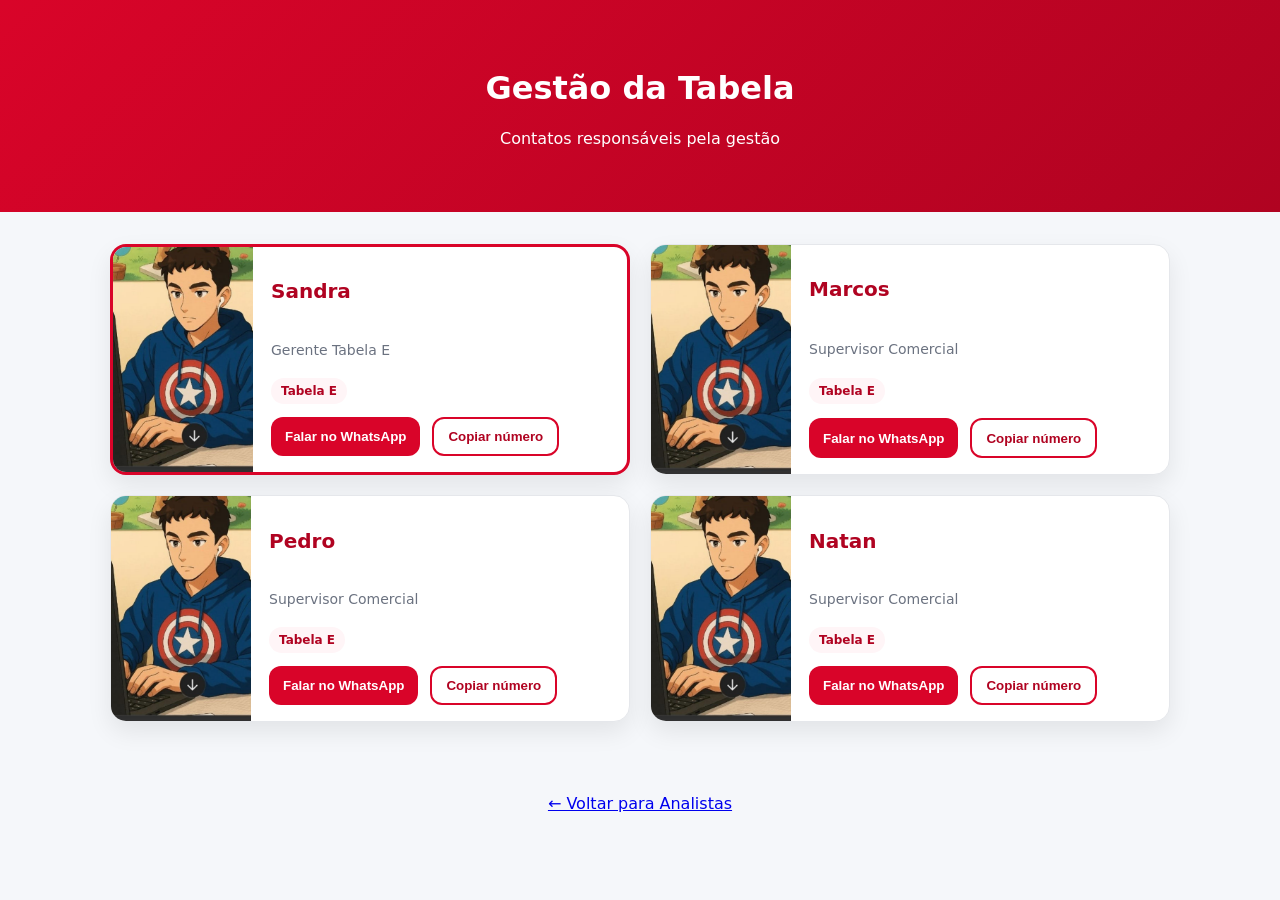
==== gestao.html @ 993925b3 "pagigina gestores criada" ====
<!DOCTYPE html>
<html lang="pt-BR">
<head>
  <meta charset="UTF-8" />
  <meta name="viewport" content="width=device-width, initial-scale=1" />
  <title>Gestão da Tabela</title>

  <link rel="stylesheet" href="styles.css" />
</head>
<body>

  <header class="header">
    <h1>Gestão da Tabela</h1>
    <p class="subtitle">Contatos responsáveis pela gestão</p>
  </header>

  <main class="container">
    <section class="grid" id="managementGrid"></section>
  </main>

  <footer class="footer">
    <a href="index.html">← Voltar para Analistas</a>
  </footer>

  <script src="gestao.js"></script>
  <script src="script.js"></script>
</body>
</html>
---- styles.css ----
:root {
  --red-600: #d90429;
  --red-700: #b00321;
  --red-50: #fff5f7;
  --white: #ffffff;
  --gray-100: #f5f7fa;
  --gray-300: #e5e7eb;
  --gray-700: #374151;
  --shadow: 0 10px 25px rgba(0,0,0,0.08);
}

* { box-sizing: border-box; }

html, body {
  margin: 0;
  font-family: 'Inter', system-ui, sans-serif;
  background: var(--gray-100);
  color: var(--gray-700);
}

.header {
  background: linear-gradient(135deg, var(--red-600), var(--red-700));
  color: var(--white);
  padding: 48px 24px;
  text-align: center;
}

.brand {
  display: inline-flex;
  align-items: center;
  gap: 12px;
}

.logo {
  width: 44px;
  height: 44px;
  border-radius: 12px;
  background: var(--white);
  color: var(--red-700);
  display: grid;
  place-items: center;
  font-weight: 800;
}

.container {
  max-width: 1100px;
  margin: auto;
  padding: 32px 20px 48px;
}

.grid {
  display: grid;
  grid-template-columns: repeat(12, 1fr);
  gap: 20px;
}

/* ================= CARDS ================= */
.card {
  grid-column: span 12;
  background: var(--white);
  border-radius: 16px;
  box-shadow: var(--shadow);
  display: grid;
  grid-template-columns: 140px 1fr;
  overflow: hidden;
  border: 1px solid var(--gray-300);
}

.card__image {
  width: 100%;
  height: 100%;
  object-fit: cover;
}

.card__body {
  padding: 16px 18px;
  display: grid;
  gap: 8px;
}

.card__name {
  font-size: 20px;
  font-weight: 700;
  color: var(--red-700);
}

.card__role {
  font-size: 14px;
  color: #6b7280;
}

.badge {
  background: var(--red-50);
  color: var(--red-700);
  padding: 6px 10px;
  border-radius: 999px;
  font-size: 12px;
  font-weight: 600;
}

.card__actions {
  display: flex;
  gap: 12px;
  margin-top: 10px;
}

/* ================= BOTÕES ================= */
.btn {
  border-radius: 12px;
  padding: 10px 14px;
  font-weight: 700;
  cursor: pointer;
  border: none;
}

.btn--whatsapp {
  background: var(--red-600);
  color: var(--white);
}

.btn--outline {
  background: var(--white);
  border: 2px solid var(--red-600);
  color: var(--red-700);
}

/* ================= GERENTE ================= */
.manager-card {
  margin-bottom: 32px;
}

.manager-card .card {
  border: 3px solid var(--red-600);
}

/* ================= RESPONSIVO ================= */
@media (min-width: 640px) {
  .card { grid-column: span 4; }
}

@media (min-width: 960px) {
  .card { grid-column: span 6; }
}

.footer {
  text-align: center;
  padding: 24px;
  color: #6b7280;
}

/* Botão Gestão da Tabela */
.btn--secondary {
  background: #c92e12;
  color: #fbfcfd;
  border: 2px solid #f01c0c;
  text-decoration: none;
  display: inline-flex;
  align-items: center;
  justify-content: center;
}

.btn--secondary:hover {
  background: #e5e7eb;
}
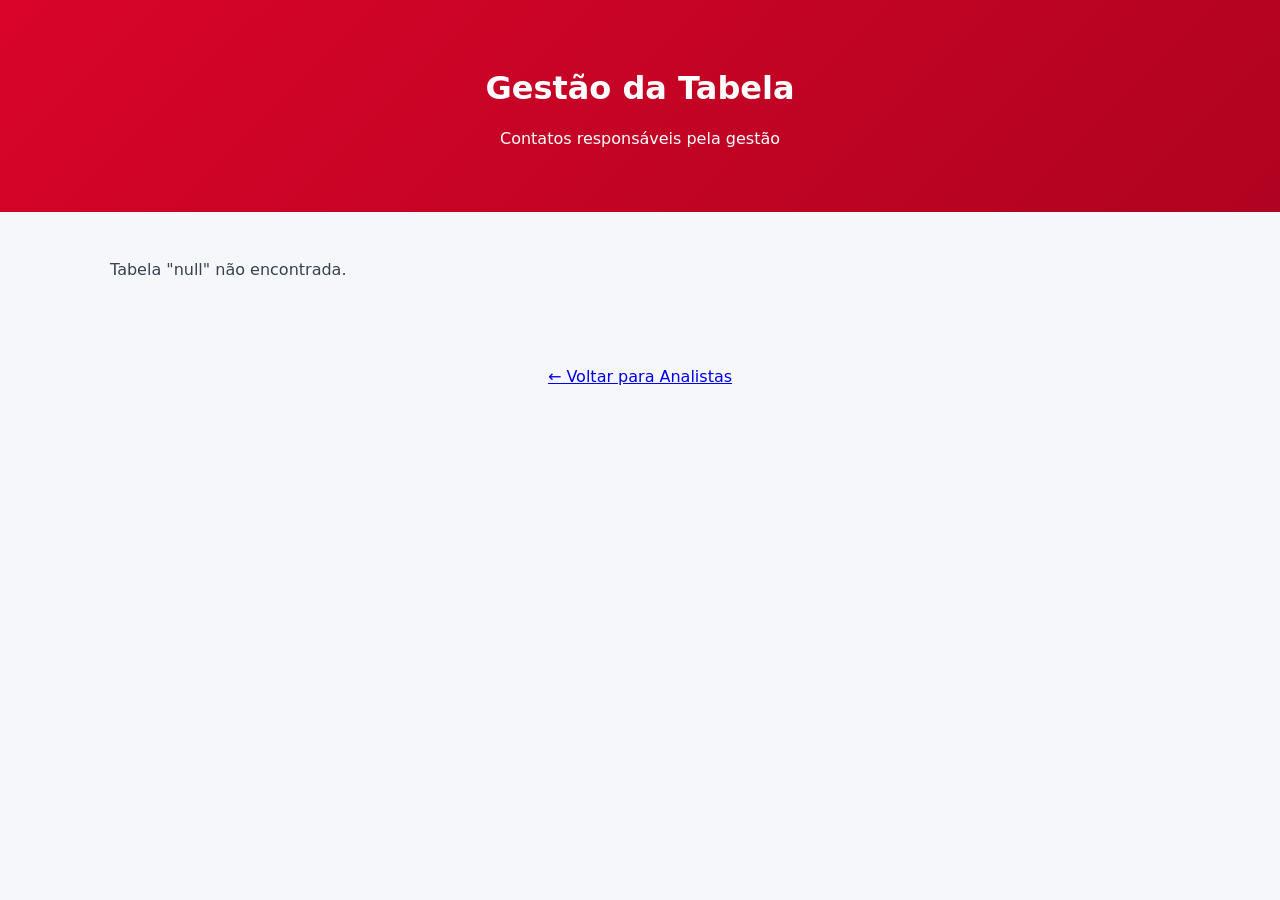
==== commit 45afc060: "cards gestao" ====
--- a/gestao.html
+++ b/gestao.html
@@ -4,7 +4,6 @@
   <meta charset="UTF-8" />
   <meta name="viewport" content="width=device-width, initial-scale=1" />
   <title>Gestão da Tabela</title>
-
   <link rel="stylesheet" href="styles.css" />
 </head>
 <body>
@@ -15,7 +14,11 @@
   </header>
 
   <main class="container">
-    <section class="grid" id="managementGrid"></section>
+    <!-- Card do Gerente -->
+    <section id="managerSection"></section>
+
+    <!-- Cards dos Supervisores -->
+    <section class="grid" id="supervisorsGrid"></section>
   </main>
 
   <footer class="footer">
@@ -23,6 +26,5 @@
   </footer>
 
   <script src="gestao.js"></script>
-  <script src="script.js"></script>
 </body>
 </html>
--- a/styles.css
+++ b/styles.css
@@ -130,7 +130,7 @@
 }
 
 .manager-card .card {
-  border: 3px solid var(--red-600);
+  border: px solid var(--red-600);
 }
 
 /* ================= RESPONSIVO ================= */
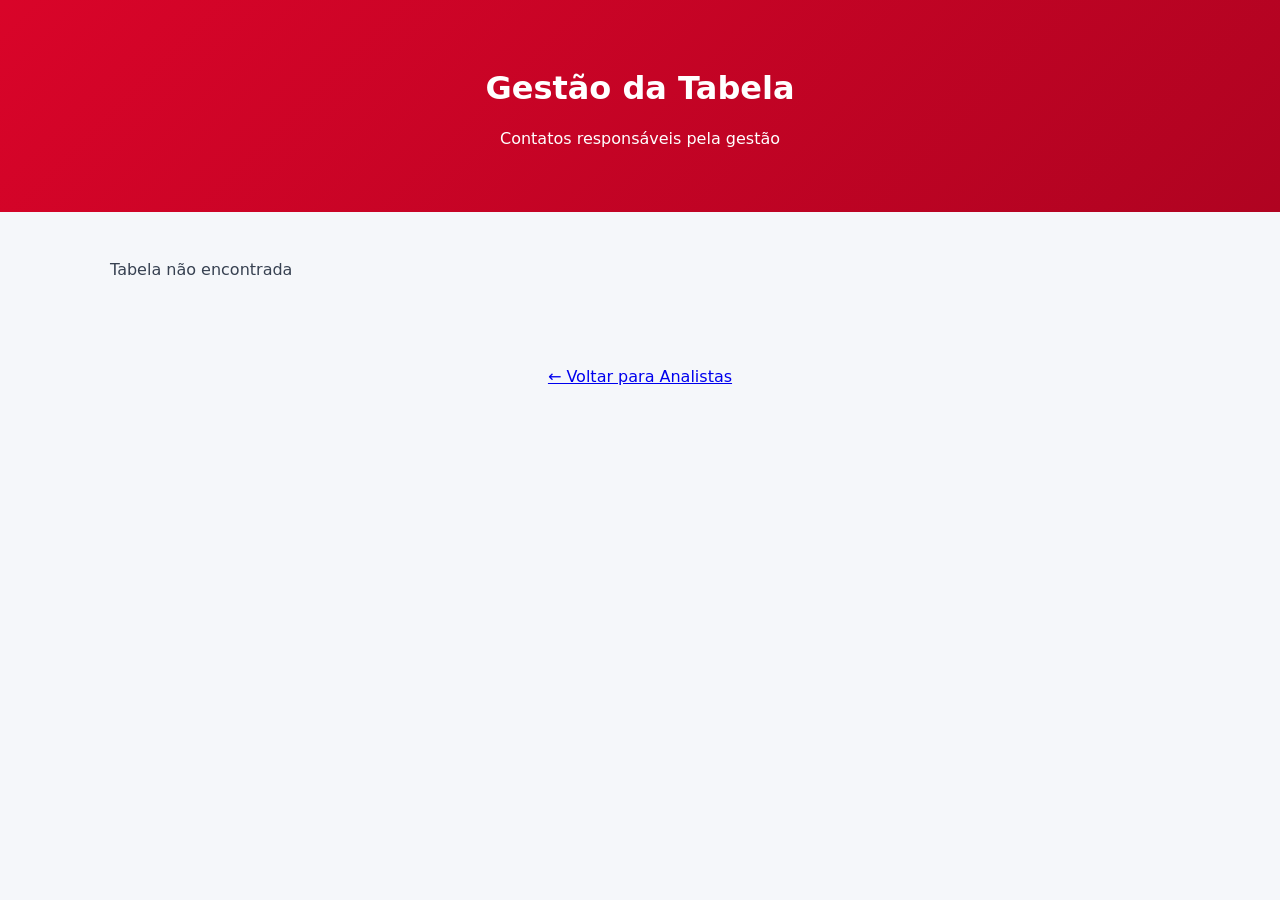
==== commit e5df8096: "versão pronta2" ====
--- a/gestao.html
+++ b/gestao.html
@@ -25,6 +25,8 @@
     <a href="index.html">← Voltar para Analistas</a>
   </footer>
 
-  <script src="gestao.js"></script>
+  <script src="dados.js"></script>
+  <script src="ui.js"></script>
+  <script src="app.js"></script>
 </body>
 </html>
--- a/styles.css
+++ b/styles.css
@@ -32,15 +32,27 @@
 }
 
 .logo {
-  width: 44px;
+  width: 44px;       /* mantém o tamanho original */
   height: 44px;
-  border-radius: 12px;
-  background: var(--white);
-  color: var(--red-700);
-  display: grid;
-  place-items: center;
-  font-weight: 800;
+  border-radius: 12px; /* mantém cantos arredondados */
+  overflow: hidden;   /* garante que a imagem não "vaze" do arredondamento */
+  display: flex;      /* flex ajuda a centralizar a imagem dentro do container */
+  align-items: center;
+  justify-content: center;
 }
+
+.logo {
+  width: 100px;          /* aumenta o tamanho da logo */
+  height: 80px;
+  border-radius: 16px;  /* mantém cantos arredondados */
+  background: #ffffff;  /* fundo branco */
+  display: flex;        /* centraliza a imagem */
+  align-items: center;
+  justify-content: center;
+  overflow: hidden;     /* garante que a imagem não "vaze" do container */
+  box-shadow: 0 2px 6px rgba(0,0,0,0.1); /* opcional: sombra leve para destacar */
+}
+
 
 .container {
   max-width: 1100px;
